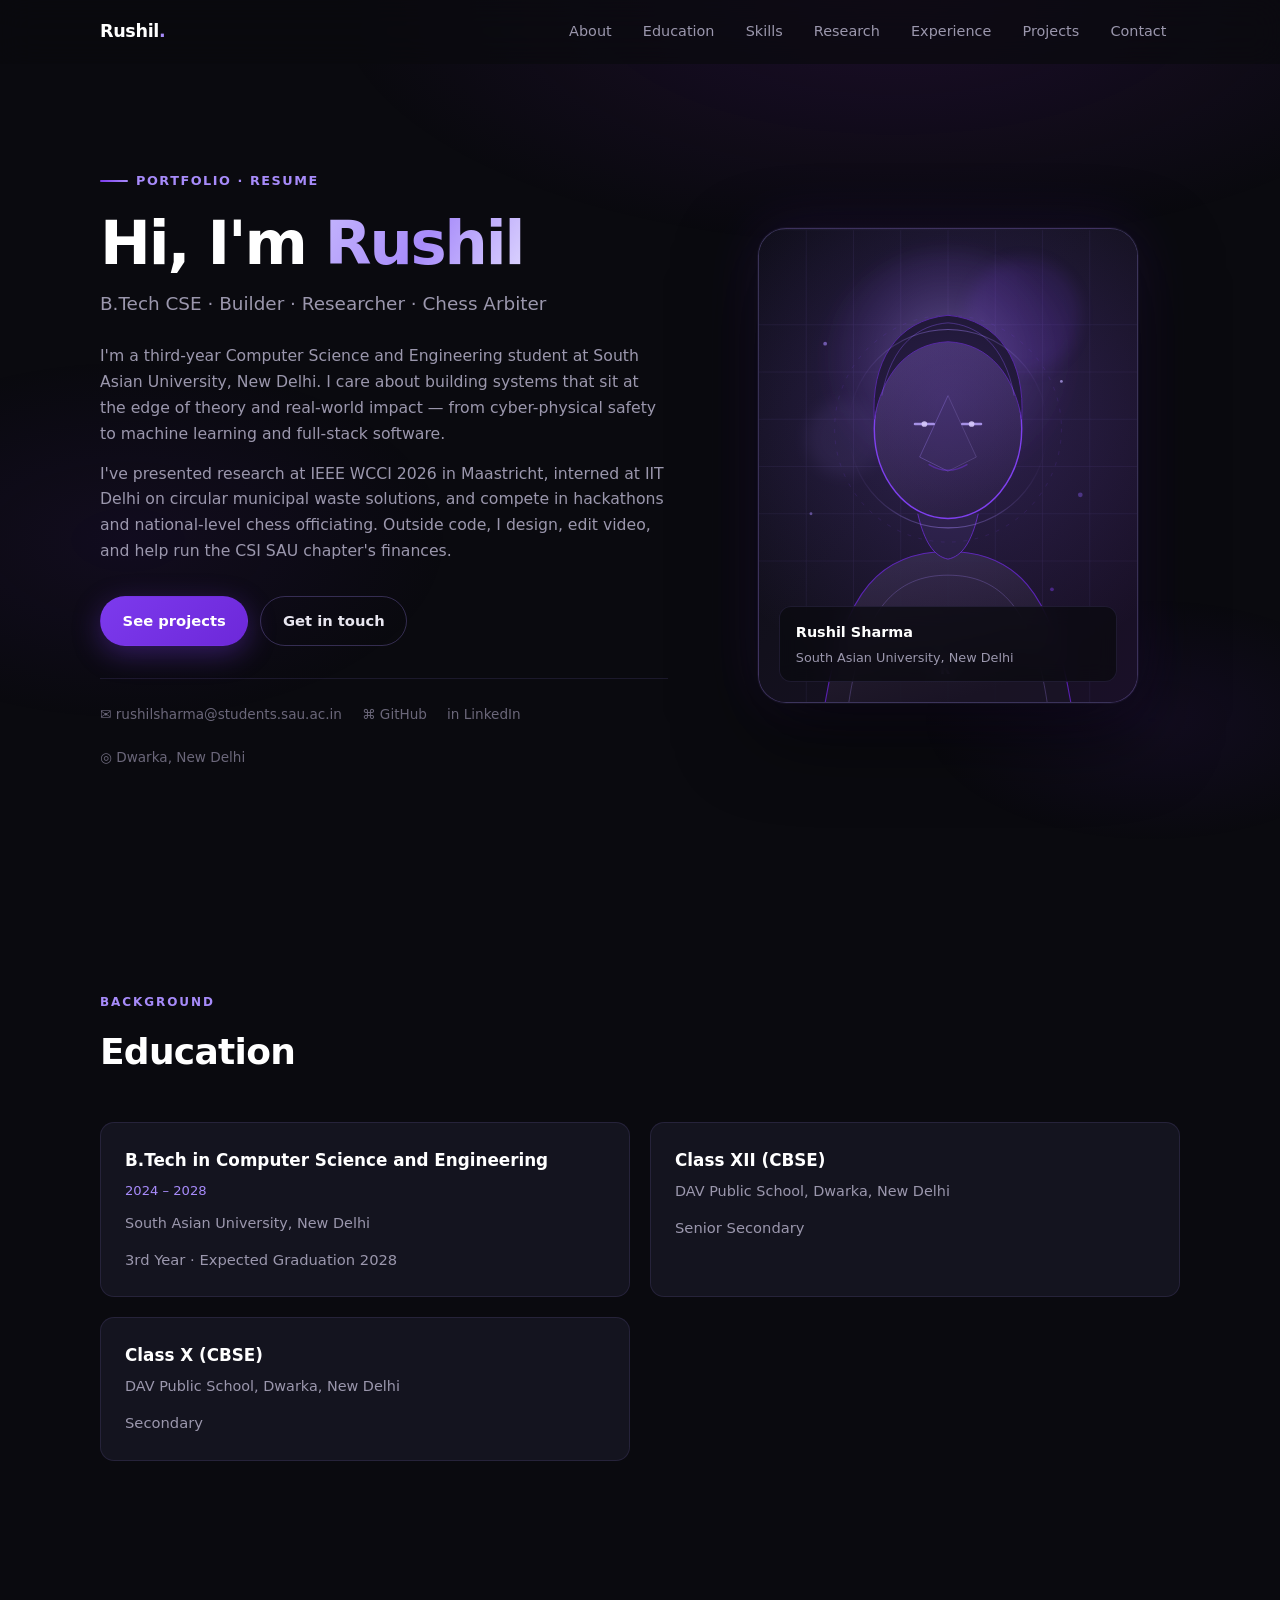
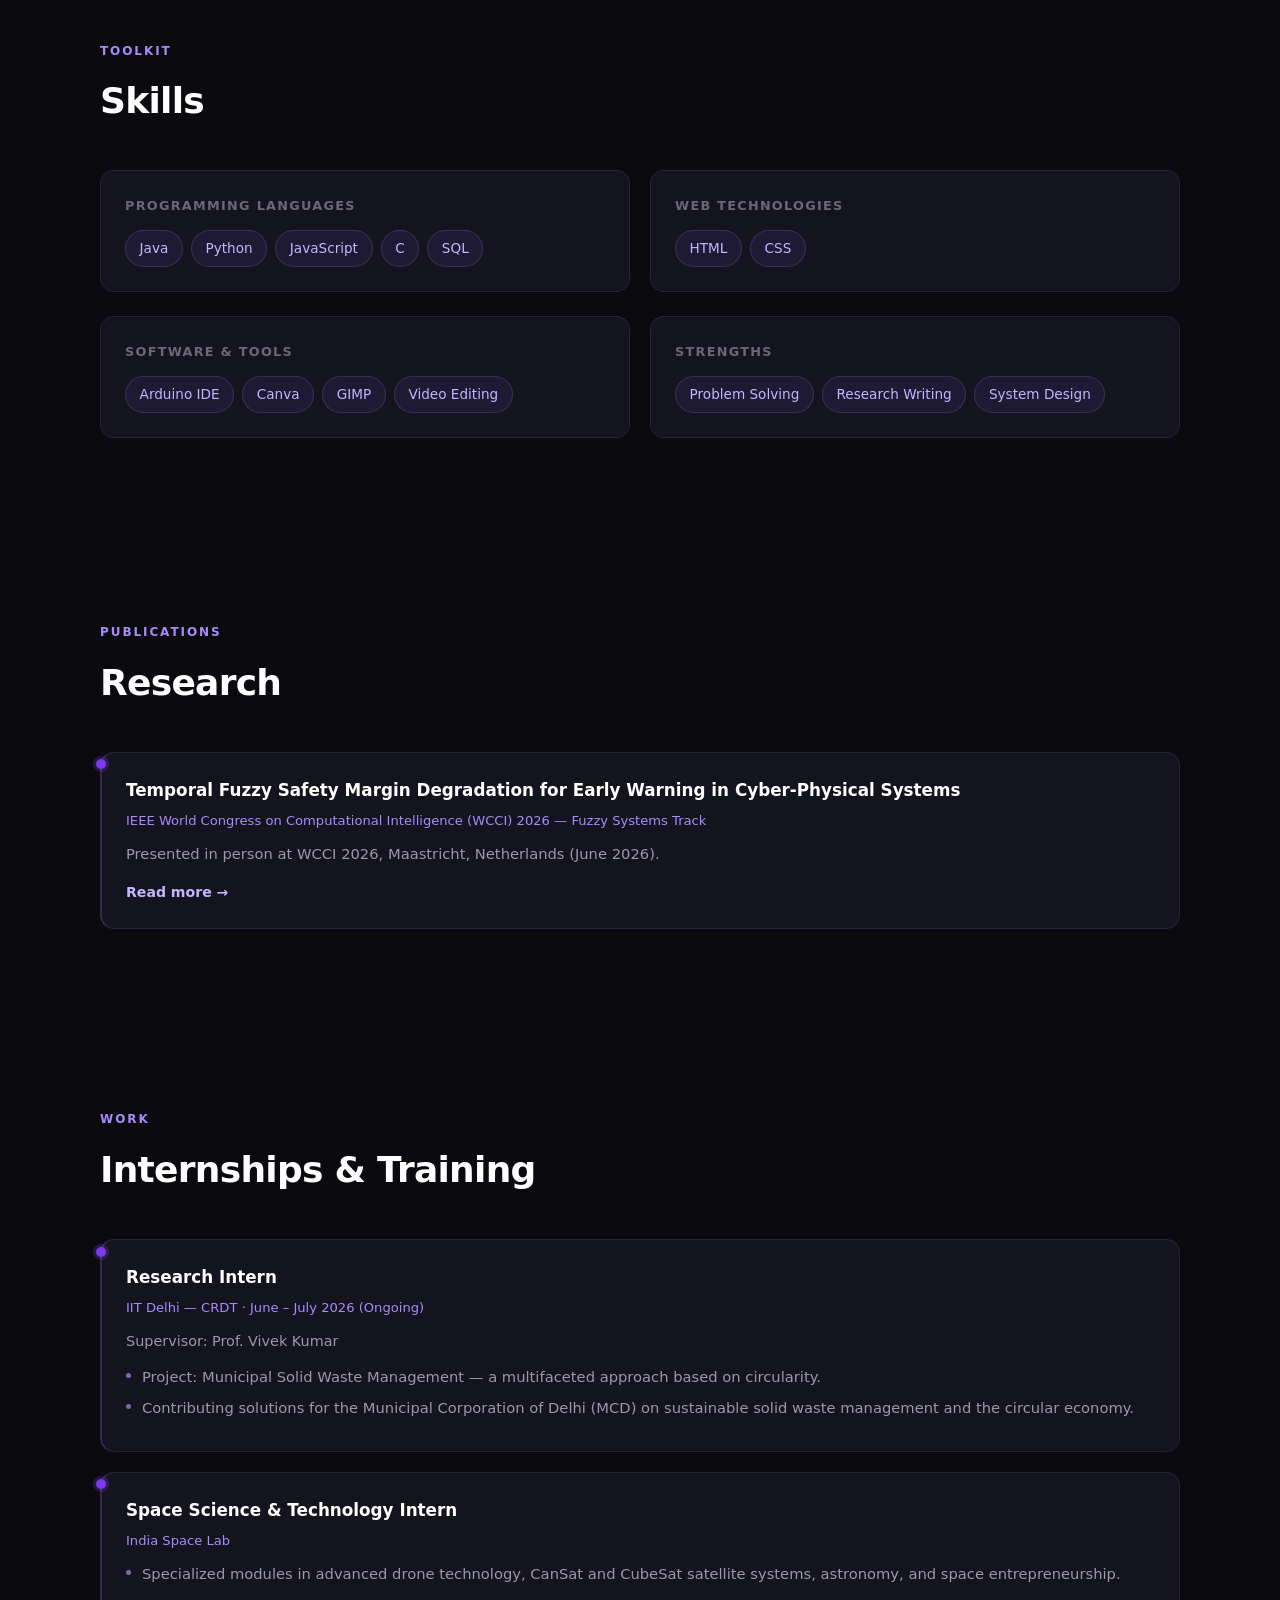
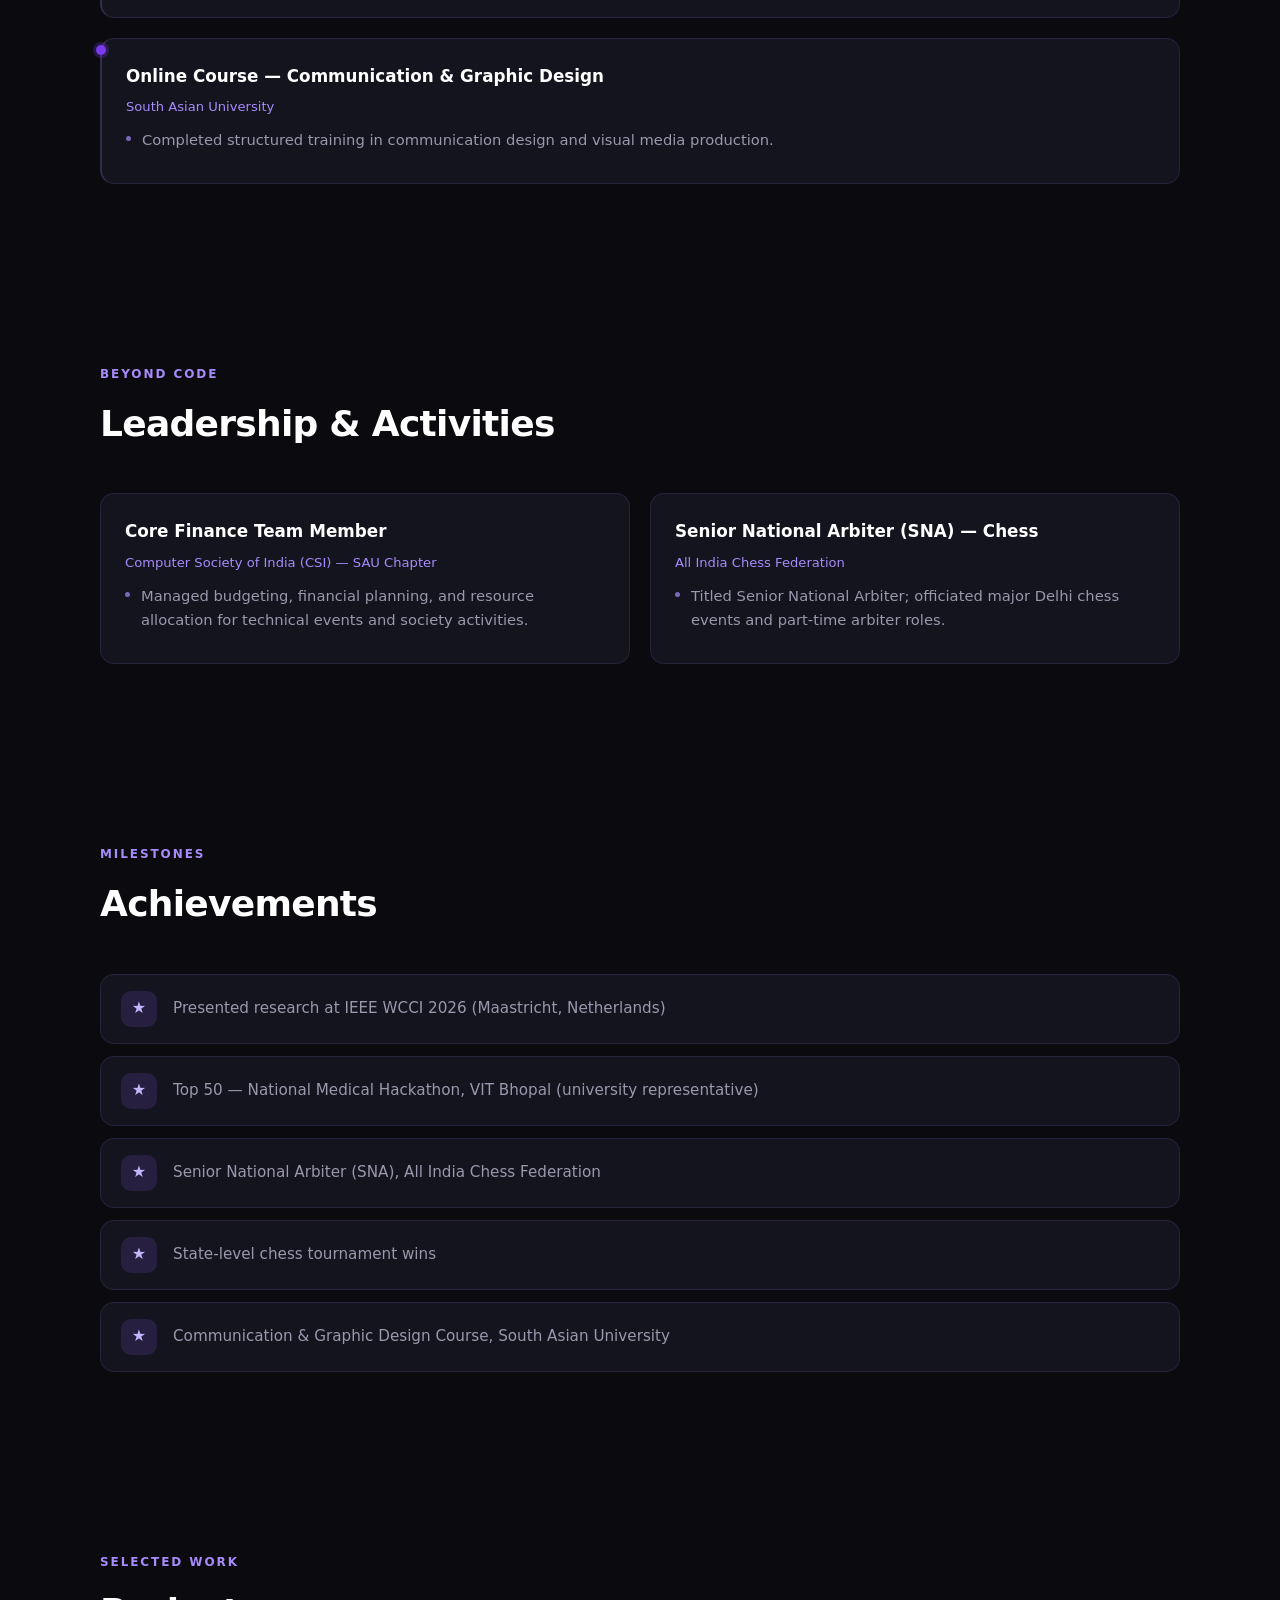
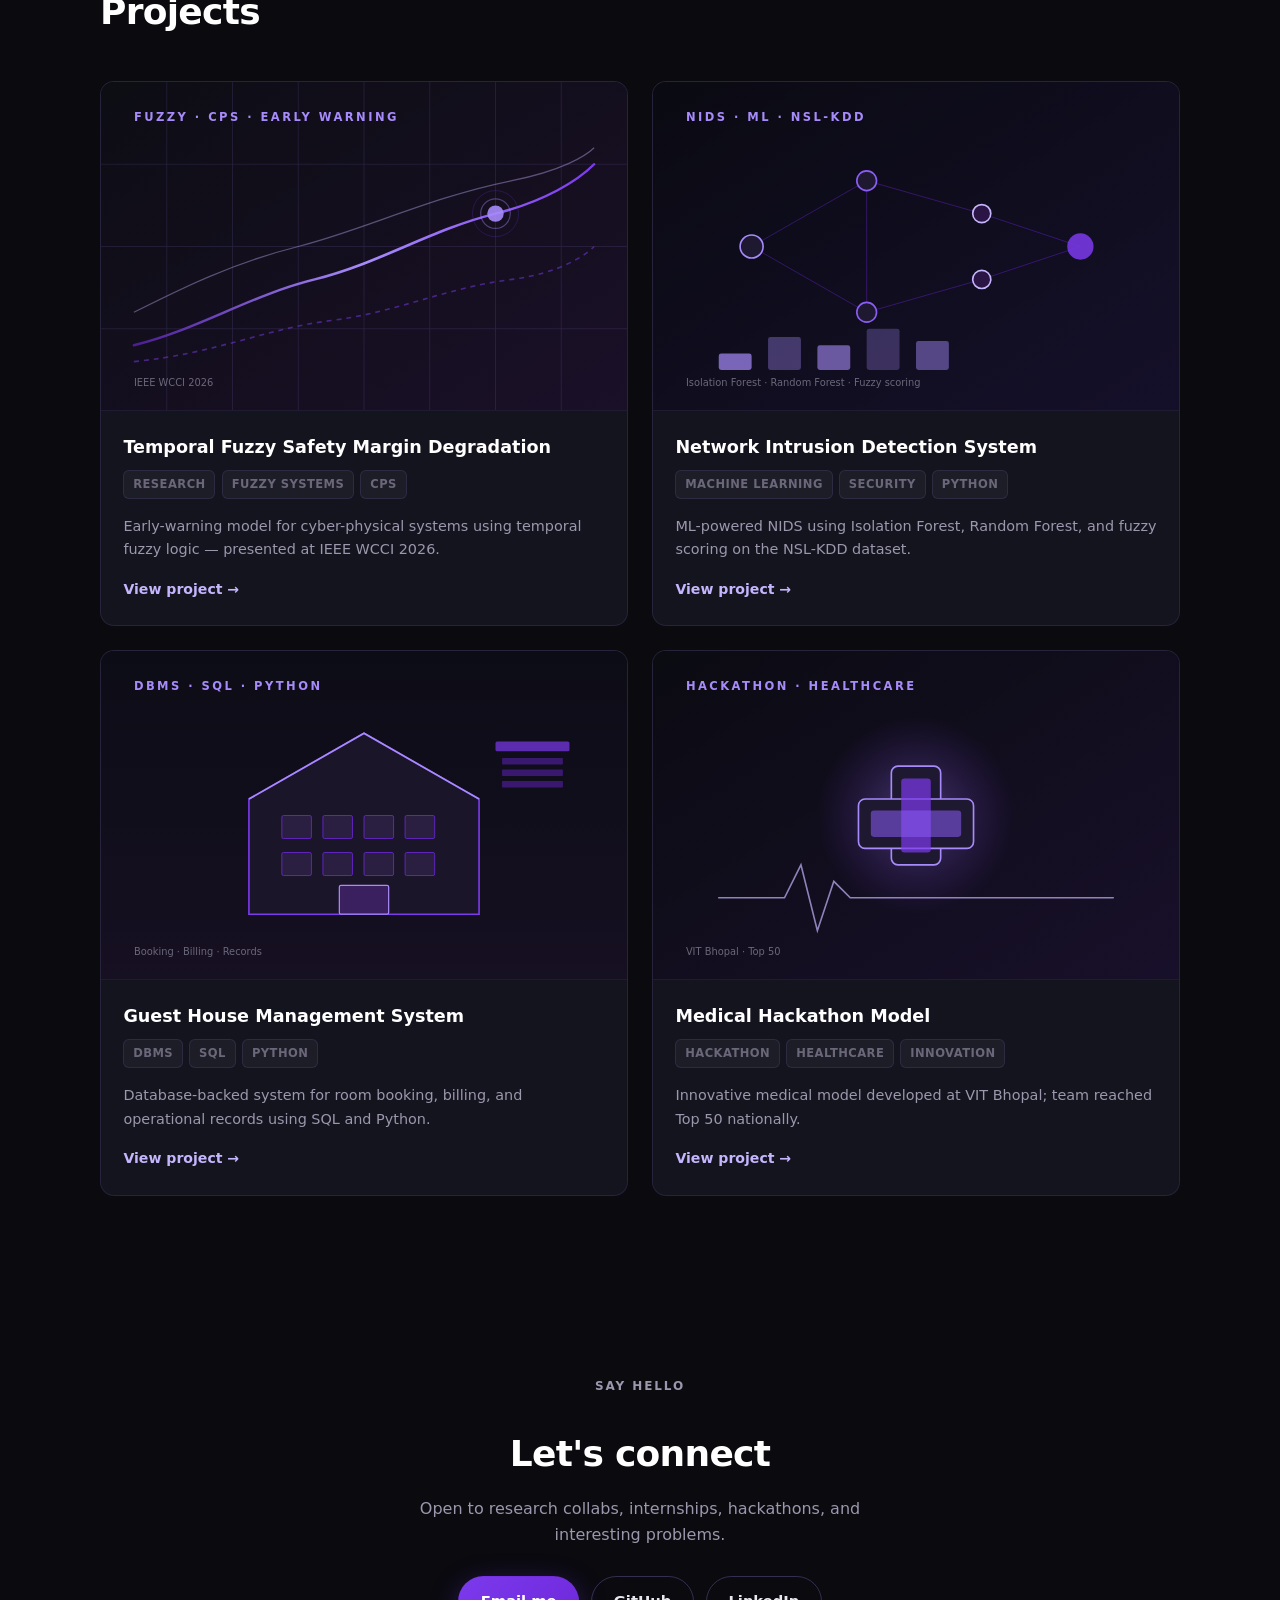
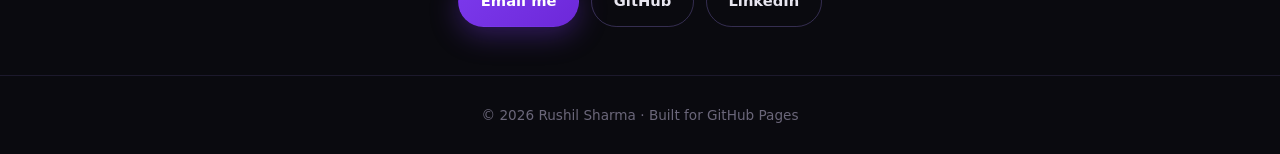
==== index.html @ e23c9902 "hello" ====
<!DOCTYPE html>
<html lang="en">
<head>
  <meta charset="UTF-8" />
  <meta name="viewport" content="width=device-width, initial-scale=1" />
  <meta name="description" content="Rushil Sharma — B.Tech CSE student, researcher, and builder. Portfolio & resume." />
  <meta name="theme-color" content="#0a0a0f" />
  <title>Rushil Sharma · Portfolio</title>
  <link rel="stylesheet" href="css/styles.css" />
  <link rel="icon" href="assets/favicon.svg" type="image/svg+xml" />
</head>
<body>
  <!-- ============ NAV ============ -->
  <header class="nav" id="nav">
    <div class="nav-inner">
      <a href="#top" class="nav-logo" id="nav-brand">Rushil<span>.</span></a>
      <button class="nav-toggle" id="nav-toggle" aria-label="Menu" aria-expanded="false">☰</button>
      <nav class="nav-links" id="nav-links" aria-label="Primary">
        <a href="#about">About</a>
        <a href="#education">Education</a>
        <a href="#skills">Skills</a>
        <a href="#research">Research</a>
        <a href="#experience">Experience</a>
        <a href="#projects">Projects</a>
        <a href="#contact">Contact</a>
      </nav>
    </div>
  </header>

  <main id="top">
    <!-- ============ HERO / ABOUT ============ -->
    <section class="hero" id="about" aria-label="About">
      <div class="container hero-grid">
        <div class="hero-copy">
          <p class="hero-kicker">Portfolio · Resume</p>
          <h1>Hi, I'm <span class="accent" id="hero-name">Rushil</span></h1>
          <p class="hero-tagline" id="hero-tagline"></p>
          <div id="hero-about"></div>
          <div class="hero-actions">
            <a class="btn btn-primary" href="#projects">See projects</a>
            <a class="btn btn-ghost" href="#contact">Get in touch</a>
          </div>
          <div id="hero-meta"></div>
        </div>

        <div class="hero-visual" aria-hidden="false">
          <div class="portrait-frame">
            <div class="portrait-glow"></div>
            <!-- Cool stylized graphic (black + slight purple). Replace assets/portrait.svg with your photo if you want. -->
            <img src="assets/portrait.svg" alt="Stylized portrait of Rushil" width="380" height="475" />
            <div class="portrait-badge" id="portrait-badge"></div>
          </div>
        </div>
      </div>
    </section>

    <!-- ============ EDUCATION ============ -->
    <section class="section" id="education">
      <div class="container">
        <header class="section-header reveal">
          <p class="section-label">Background</p>
          <h2 class="section-title">Education</h2>
        </header>
        <div id="education-list"></div>
      </div>
    </section>

    <!-- ============ SKILLS ============ -->
    <section class="section" id="skills">
      <div class="container">
        <header class="section-header reveal">
          <p class="section-label">Toolkit</p>
          <h2 class="section-title">Skills</h2>
        </header>
        <div id="skills-list"></div>
      </div>
    </section>

    <!-- ============ RESEARCH ============ -->
    <section class="section" id="research">
      <div class="container">
        <header class="section-header reveal">
          <p class="section-label">Publications</p>
          <h2 class="section-title">Research</h2>
        </header>
        <div id="research-list"></div>
      </div>
    </section>

    <!-- ============ EXPERIENCE ============ -->
    <section class="section" id="experience">
      <div class="container">
        <header class="section-header reveal">
          <p class="section-label">Work</p>
          <h2 class="section-title">Internships &amp; Training</h2>
        </header>
        <div id="experience-list"></div>
      </div>
    </section>

    <!-- ============ LEADERSHIP ============ -->
    <section class="section" id="leadership">
      <div class="container">
        <header class="section-header reveal">
          <p class="section-label">Beyond code</p>
          <h2 class="section-title">Leadership &amp; Activities</h2>
        </header>
        <div id="leadership-list"></div>
      </div>
    </section>

    <!-- ============ ACHIEVEMENTS ============ -->
    <section class="section" id="achievements">
      <div class="container">
        <header class="section-header reveal">
          <p class="section-label">Milestones</p>
          <h2 class="section-title">Achievements</h2>
        </header>
        <div id="achievements-list"></div>
      </div>
    </section>

    <!-- ============ PROJECTS ============ -->
    <section class="section" id="projects">
      <div class="container">
        <header class="section-header reveal">
          <p class="section-label">Selected work</p>
          <h2 class="section-title">Projects</h2>
        </header>
        <div id="projects-list"></div>
      </div>
    </section>

    <!-- ============ CONTACT ============ -->
    <section class="section contact-section" id="contact">
      <div class="container">
        <p class="section-label">Say hello</p>
        <h2 class="section-title">Let's connect</h2>
        <p>Open to research collabs, internships, hackathons, and interesting problems.</p>
        <div id="contact-links"></div>
      </div>
    </section>
  </main>

  <footer class="footer">
    <div class="container">
      © <span id="footer-year"></span> <span id="footer-name">Rushil Sharma</span> · Built for GitHub Pages
    </div>
  </footer>

  <!-- Content first, then renderer -->
  <script src="data/content.js"></script>
  <script src="js/main.js"></script>
</body>
</html>
---- css/styles.css ----
/* ============================================================
   Theme tokens — tweak colors here for the whole site
   ============================================================ */
:root {
  --bg: #0a0a0f;
  --bg-elevated: #12121a;
  --bg-card: #14141f;
  --bg-card-hover: #1a1a28;
  --border: rgba(167, 139, 250, 0.12);
  --border-strong: rgba(167, 139, 250, 0.28);
  --text: #e8e6f0;
  --text-muted: #9b97ad;
  --text-dim: #6b677a;
  --purple: #a78bfa;
  --purple-soft: #c4b5fd;
  --purple-deep: #7c3aed;
  --purple-glow: rgba(124, 58, 237, 0.35);
  --accent: #8b5cf6;
  --radius: 14px;
  --radius-sm: 8px;
  --font: "Segoe UI", system-ui, -apple-system, sans-serif;
  --font-display: "Segoe UI", system-ui, -apple-system, sans-serif;
  --max: 1080px;
  --nav-h: 64px;
  --ease: cubic-bezier(0.22, 1, 0.36, 1);
}

/* ---- Reset ---- */
*,
*::before,
*::after {
  box-sizing: border-box;
  margin: 0;
  padding: 0;
}

html {
  scroll-behavior: smooth;
  scroll-padding-top: calc(var(--nav-h) + 12px);
}

body {
  font-family: var(--font);
  background: var(--bg);
  color: var(--text);
  line-height: 1.65;
  min-height: 100vh;
  overflow-x: hidden;
  -webkit-font-smoothing: antialiased;
}

img,
svg {
  display: block;
  max-width: 100%;
}

a {
  color: var(--purple-soft);
  text-decoration: none;
  transition: color 0.2s var(--ease);
}

a:hover {
  color: #fff;
}

ul {
  list-style: none;
}

/* Ambient purple glow background */
body::before {
  content: "";
  position: fixed;
  inset: 0;
  pointer-events: none;
  z-index: -1;
  background:
    radial-gradient(ellipse 80% 50% at 70% 0%, rgba(88, 28, 135, 0.22), transparent 55%),
    radial-gradient(ellipse 50% 40% at 10% 60%, rgba(76, 29, 149, 0.12), transparent 50%),
    radial-gradient(ellipse 40% 30% at 90% 80%, rgba(91, 33, 182, 0.1), transparent 45%);
}

/* ---- Layout ---- */
.container {
  width: min(100% - 2.5rem, var(--max));
  margin-inline: auto;
}

.section {
  padding: 5.5rem 0;
}

.section-header {
  margin-bottom: 2.5rem;
}

.section-label {
  display: inline-block;
  font-size: 0.75rem;
  font-weight: 600;
  letter-spacing: 0.16em;
  text-transform: uppercase;
  color: var(--purple);
  margin-bottom: 0.6rem;
}

.section-title {
  font-size: clamp(1.75rem, 3.5vw, 2.25rem);
  font-weight: 700;
  letter-spacing: -0.02em;
  color: #fff;
}

.section-title span {
  color: var(--purple-soft);
}

/* ---- Navigation ---- */
.nav {
  position: fixed;
  top: 0;
  left: 0;
  right: 0;
  height: var(--nav-h);
  z-index: 100;
  display: flex;
  align-items: center;
  backdrop-filter: blur(16px);
  background: rgba(10, 10, 15, 0.72);
  border-bottom: 1px solid transparent;
  transition: border-color 0.3s, background 0.3s;
}

.nav.scrolled {
  border-bottom-color: var(--border);
  background: rgba(10, 10, 15, 0.9);
}

.nav-inner {
  display: flex;
  align-items: center;
  justify-content: space-between;
  width: min(100% - 2.5rem, var(--max));
  margin-inline: auto;
}

.nav-logo {
  font-weight: 700;
  font-size: 1.1rem;
  color: #fff;
  letter-spacing: -0.02em;
}

.nav-logo span {
  color: var(--purple);
}

.nav-links {
  display: flex;
  gap: 0.25rem;
  align-items: center;
}

.nav-links a {
  color: var(--text-muted);
  font-size: 0.9rem;
  font-weight: 500;
  padding: 0.45rem 0.85rem;
  border-radius: 999px;
  transition: color 0.2s, background 0.2s;
}

.nav-links a:hover,
.nav-links a.active {
  color: #fff;
  background: rgba(167, 139, 250, 0.1);
}

.nav-toggle {
  display: none;
  background: none;
  border: 1px solid var(--border);
  color: var(--text);
  width: 42px;
  height: 42px;
  border-radius: var(--radius-sm);
  cursor: pointer;
  font-size: 1.25rem;
  line-height: 1;
}

/* ---- Hero ---- */
.hero {
  min-height: 100vh;
  display: flex;
  align-items: center;
  padding: calc(var(--nav-h) + 2rem) 0 4rem;
  position: relative;
}

.hero-grid {
  display: grid;
  grid-template-columns: 1.1fr 0.9fr;
  gap: 3rem;
  align-items: center;
}

.hero-kicker {
  display: inline-flex;
  align-items: center;
  gap: 0.5rem;
  font-size: 0.8rem;
  font-weight: 600;
  letter-spacing: 0.12em;
  text-transform: uppercase;
  color: var(--purple);
  margin-bottom: 1.25rem;
}

.hero-kicker::before {
  content: "";
  width: 28px;
  height: 2px;
  background: linear-gradient(90deg, var(--purple-deep), var(--purple));
  border-radius: 2px;
}

.hero h1 {
  font-size: clamp(2.6rem, 6vw, 3.8rem);
  font-weight: 800;
  line-height: 1.08;
  letter-spacing: -0.035em;
  color: #fff;
  margin-bottom: 0.75rem;
}

.hero h1 .accent {
  background: linear-gradient(120deg, var(--purple-soft), var(--purple), #ddd6fe);
  -webkit-background-clip: text;
  background-clip: text;
  color: transparent;
}

.hero-tagline {
  font-size: 1.15rem;
  color: var(--text-muted);
  margin-bottom: 1.5rem;
  font-weight: 500;
}

.hero-about {
  color: var(--text-muted);
  max-width: 36rem;
  margin-bottom: 0.85rem;
  font-size: 0.98rem;
}

.hero-actions {
  display: flex;
  flex-wrap: wrap;
  gap: 0.75rem;
  margin-top: 2rem;
}

.btn {
  display: inline-flex;
  align-items: center;
  gap: 0.5rem;
  padding: 0.75rem 1.35rem;
  border-radius: 999px;
  font-weight: 600;
  font-size: 0.92rem;
  border: 1px solid transparent;
  cursor: pointer;
  transition: transform 0.2s var(--ease), background 0.2s, border-color 0.2s, box-shadow 0.2s;
}

.btn:hover {
  transform: translateY(-2px);
}

.btn-primary {
  background: linear-gradient(135deg, var(--purple-deep), #6d28d9);
  color: #fff;
  box-shadow: 0 8px 28px var(--purple-glow);
}

.btn-primary:hover {
  color: #fff;
  box-shadow: 0 12px 36px rgba(124, 58, 237, 0.5);
}

.btn-ghost {
  background: transparent;
  border-color: var(--border-strong);
  color: var(--text);
}

.btn-ghost:hover {
  border-color: var(--purple);
  color: #fff;
  background: rgba(167, 139, 250, 0.08);
}

.hero-meta {
  display: flex;
  flex-wrap: wrap;
  gap: 1.25rem;
  margin-top: 2rem;
  padding-top: 1.5rem;
  border-top: 1px solid var(--border);
}

.hero-meta a,
.hero-meta span {
  font-size: 0.85rem;
  color: var(--text-dim);
  display: inline-flex;
  align-items: center;
  gap: 0.4rem;
}

.hero-meta a:hover {
  color: var(--purple-soft);
}

/* Portrait / graphic panel */
.hero-visual {
  position: relative;
  display: flex;
  justify-content: center;
  align-items: center;
}

.portrait-frame {
  position: relative;
  width: min(100%, 380px);
  aspect-ratio: 4 / 5;
  border-radius: 28px;
  overflow: hidden;
  border: 1px solid var(--border-strong);
  background: linear-gradient(160deg, #14141f 0%, #0d0d14 50%, #1a1028 100%);
  box-shadow:
    0 0 0 1px rgba(167, 139, 250, 0.06),
    0 30px 80px rgba(0, 0, 0, 0.55),
    0 0 60px rgba(124, 58, 237, 0.15);
}

.portrait-frame svg {
  width: 100%;
  height: 100%;
}

.portrait-glow {
  position: absolute;
  inset: -20%;
  background: radial-gradient(circle at 50% 40%, rgba(139, 92, 246, 0.25), transparent 60%);
  pointer-events: none;
  animation: pulse-glow 6s ease-in-out infinite;
}

@keyframes pulse-glow {
  0%, 100% { opacity: 0.7; transform: scale(1); }
  50% { opacity: 1; transform: scale(1.05); }
}

.portrait-badge {
  position: absolute;
  bottom: 1.25rem;
  left: 1.25rem;
  right: 1.25rem;
  padding: 0.85rem 1rem;
  border-radius: 12px;
  background: rgba(10, 10, 15, 0.75);
  border: 1px solid var(--border);
  backdrop-filter: blur(10px);
  font-size: 0.8rem;
  color: var(--text-muted);
}

.portrait-badge strong {
  display: block;
  color: #fff;
  font-size: 0.9rem;
  margin-bottom: 0.15rem;
}

/* ---- Cards & grids ---- */
.grid-2 {
  display: grid;
  grid-template-columns: 1fr 1fr;
  gap: 1.25rem;
}

.grid-3 {
  display: grid;
  grid-template-columns: repeat(3, 1fr);
  gap: 1.25rem;
}

.card {
  background: var(--bg-card);
  border: 1px solid var(--border);
  border-radius: var(--radius);
  padding: 1.5rem;
  transition: border-color 0.25s, background 0.25s, transform 0.25s var(--ease);
}

.card:hover {
  border-color: var(--border-strong);
  background: var(--bg-card-hover);
}

.card h3 {
  font-size: 1.05rem;
  color: #fff;
  margin-bottom: 0.35rem;
  font-weight: 650;
}

.card .meta {
  font-size: 0.82rem;
  color: var(--purple);
  margin-bottom: 0.65rem;
  font-weight: 500;
}

.card .place {
  font-size: 0.9rem;
  color: var(--text-muted);
  margin-bottom: 0.75rem;
}

.card p,
.card li {
  font-size: 0.92rem;
  color: var(--text-muted);
}

.card ul li {
  position: relative;
  padding-left: 1rem;
  margin-bottom: 0.4rem;
}

.card ul li::before {
  content: "";
  position: absolute;
  left: 0;
  top: 0.55em;
  width: 5px;
  height: 5px;
  border-radius: 50%;
  background: var(--purple);
  opacity: 0.7;
}

/* Skills */
.skill-group {
  margin-bottom: 0.25rem;
}

.skill-group h3 {
  font-size: 0.8rem;
  text-transform: uppercase;
  letter-spacing: 0.1em;
  color: var(--text-dim);
  margin-bottom: 0.85rem;
  font-weight: 600;
}

.skill-tags {
  display: flex;
  flex-wrap: wrap;
  gap: 0.5rem;
}

.tag {
  display: inline-block;
  padding: 0.4rem 0.85rem;
  border-radius: 999px;
  font-size: 0.85rem;
  font-weight: 500;
  color: var(--purple-soft);
  background: rgba(139, 92, 246, 0.1);
  border: 1px solid rgba(167, 139, 250, 0.18);
}

/* Timeline-style experience */
.timeline {
  display: flex;
  flex-direction: column;
  gap: 1.25rem;
}

.timeline-item {
  position: relative;
  padding-left: 1.5rem;
  border-left: 2px solid rgba(167, 139, 250, 0.2);
}

.timeline-item::before {
  content: "";
  position: absolute;
  left: -6px;
  top: 0.4rem;
  width: 10px;
  height: 10px;
  border-radius: 50%;
  background: var(--purple-deep);
  box-shadow: 0 0 0 3px rgba(124, 58, 237, 0.25);
}

/* Achievements list */
.achieve-list {
  display: grid;
  gap: 0.75rem;
}

.achieve-item {
  display: flex;
  gap: 1rem;
  align-items: flex-start;
  padding: 1rem 1.25rem;
  border-radius: var(--radius);
  background: var(--bg-card);
  border: 1px solid var(--border);
}

.achieve-item .icon {
  flex-shrink: 0;
  width: 36px;
  height: 36px;
  border-radius: 10px;
  display: grid;
  place-items: center;
  background: rgba(139, 92, 246, 0.15);
  color: var(--purple-soft);
  font-size: 1rem;
}

.achieve-item p {
  color: var(--text-muted);
  font-size: 0.95rem;
  padding-top: 0.35rem;
}

/* Projects grid */
.projects-grid {
  display: grid;
  grid-template-columns: repeat(2, 1fr);
  gap: 1.5rem;
}

.project-card {
  display: flex;
  flex-direction: column;
  border-radius: var(--radius);
  overflow: hidden;
  background: var(--bg-card);
  border: 1px solid var(--border);
  transition: transform 0.3s var(--ease), border-color 0.3s, box-shadow 0.3s;
  color: inherit;
  height: 100%;
}

.project-card:hover {
  transform: translateY(-4px);
  border-color: var(--border-strong);
  box-shadow: 0 20px 50px rgba(0, 0, 0, 0.35), 0 0 40px rgba(124, 58, 237, 0.1);
  color: inherit;
}

.project-thumb {
  aspect-ratio: 16 / 10;
  background: #0d0d14;
  overflow: hidden;
  border-bottom: 1px solid var(--border);
  position: relative;
}

.project-thumb img,
.project-thumb svg {
  width: 100%;
  height: 100%;
  object-fit: cover;
  transition: transform 0.5s var(--ease);
}

.project-card:hover .project-thumb img,
.project-card:hover .project-thumb svg {
  transform: scale(1.04);
}

.project-body {
  padding: 1.35rem 1.4rem 1.5rem;
  flex: 1;
  display: flex;
  flex-direction: column;
}

.project-body h3 {
  font-size: 1.1rem;
  color: #fff;
  margin-bottom: 0.5rem;
  font-weight: 650;
}

.project-body p {
  font-size: 0.9rem;
  color: var(--text-muted);
  flex: 1;
  margin-bottom: 1rem;
}

.project-tags {
  display: flex;
  flex-wrap: wrap;
  gap: 0.4rem;
  margin-bottom: 1rem;
}

.project-tags span {
  font-size: 0.72rem;
  font-weight: 600;
  letter-spacing: 0.04em;
  text-transform: uppercase;
  color: var(--text-dim);
  padding: 0.25rem 0.55rem;
  border-radius: 6px;
  background: rgba(255, 255, 255, 0.04);
  border: 1px solid var(--border);
}

.project-cta {
  font-size: 0.88rem;
  font-weight: 600;
  color: var(--purple-soft);
  display: inline-flex;
  align-items: center;
  gap: 0.35rem;
}

.project-card:hover .project-cta {
  color: #fff;
}

/* ---- Project detail page ---- */
.page-hero {
  padding: calc(var(--nav-h) + 3.5rem) 0 2.5rem;
}

.back-link {
  display: inline-flex;
  align-items: center;
  gap: 0.4rem;
  font-size: 0.9rem;
  color: var(--text-dim);
  margin-bottom: 1.5rem;
  font-weight: 500;
}

.back-link:hover {
  color: var(--purple-soft);
}

.page-hero h1 {
  font-size: clamp(1.8rem, 4vw, 2.5rem);
  font-weight: 750;
  letter-spacing: -0.03em;
  color: #fff;
  margin-bottom: 0.75rem;
  max-width: 40rem;
}

.page-hero .lede {
  color: var(--text-muted);
  font-size: 1.05rem;
  max-width: 38rem;
  margin-bottom: 1.25rem;
}

.detail-layout {
  display: grid;
  grid-template-columns: 1.4fr 0.6fr;
  gap: 2rem;
  padding-bottom: 5rem;
}

.detail-main .card {
  margin-bottom: 1.25rem;
}

.detail-main h2 {
  font-size: 1rem;
  color: #fff;
  margin-bottom: 0.85rem;
  font-weight: 650;
}

.detail-side .card h2 {
  font-size: 0.85rem;
  text-transform: uppercase;
  letter-spacing: 0.1em;
  color: var(--text-dim);
  margin-bottom: 0.85rem;
}

/* ---- Contact / footer ---- */
.contact-section {
  text-align: center;
  padding-bottom: 3rem;
}

.contact-section .section-title {
  margin-bottom: 0.75rem;
}

.contact-section > .container > p {
  color: var(--text-muted);
  max-width: 28rem;
  margin: 0 auto 1.75rem;
}

.contact-links {
  display: flex;
  flex-wrap: wrap;
  justify-content: center;
  gap: 0.75rem;
}

.footer {
  border-top: 1px solid var(--border);
  padding: 1.75rem 0;
  text-align: center;
  color: var(--text-dim);
  font-size: 0.85rem;
}

.footer a {
  color: var(--text-muted);
}

/* ---- Reveal animation ---- */
.reveal {
  opacity: 0;
  transform: translateY(18px);
  transition: opacity 0.7s var(--ease), transform 0.7s var(--ease);
}

.reveal.visible {
  opacity: 1;
  transform: none;
}

/* ---- Responsive ---- */
@media (max-width: 900px) {
  .hero-grid {
    grid-template-columns: 1fr;
    gap: 2.5rem;
  }

  .hero-visual {
    order: -1;
  }

  .portrait-frame {
    width: min(100%, 300px);
  }

  .grid-2,
  .grid-3,
  .projects-grid,
  .detail-layout {
    grid-template-columns: 1fr;
  }
}

@media (max-width: 720px) {
  .nav-toggle {
    display: grid;
    place-items: center;
  }

  .nav-links {
    position: fixed;
    top: var(--nav-h);
    left: 0;
    right: 0;
    flex-direction: column;
    align-items: stretch;
    padding: 1rem;
    background: rgba(10, 10, 15, 0.97);
    border-bottom: 1px solid var(--border);
    gap: 0.25rem;
    transform: translateY(-120%);
    opacity: 0;
    pointer-events: none;
    transition: transform 0.3s var(--ease), opacity 0.3s;
  }

  .nav-links.open {
    transform: none;
    opacity: 1;
    pointer-events: auto;
  }

  .nav-links a {
    padding: 0.85rem 1rem;
  }

  .section {
    padding: 4rem 0;
  }
}
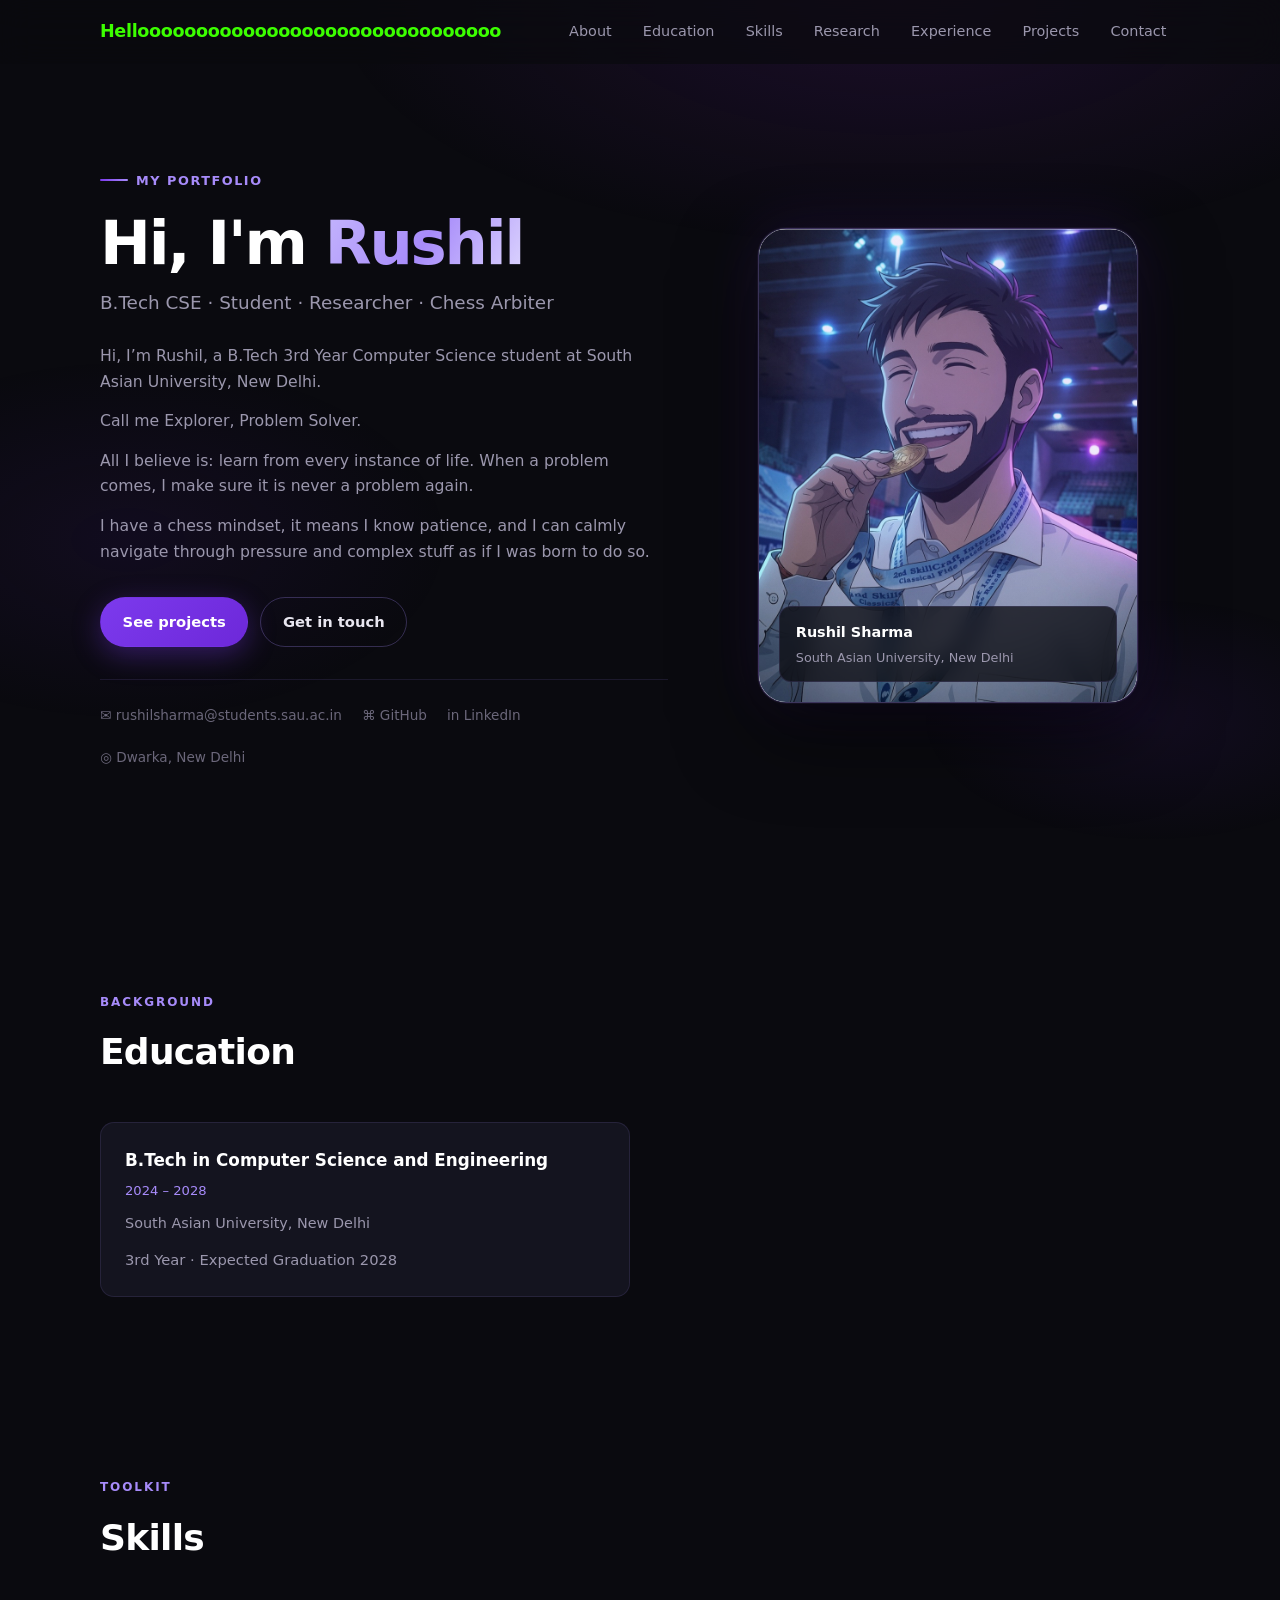
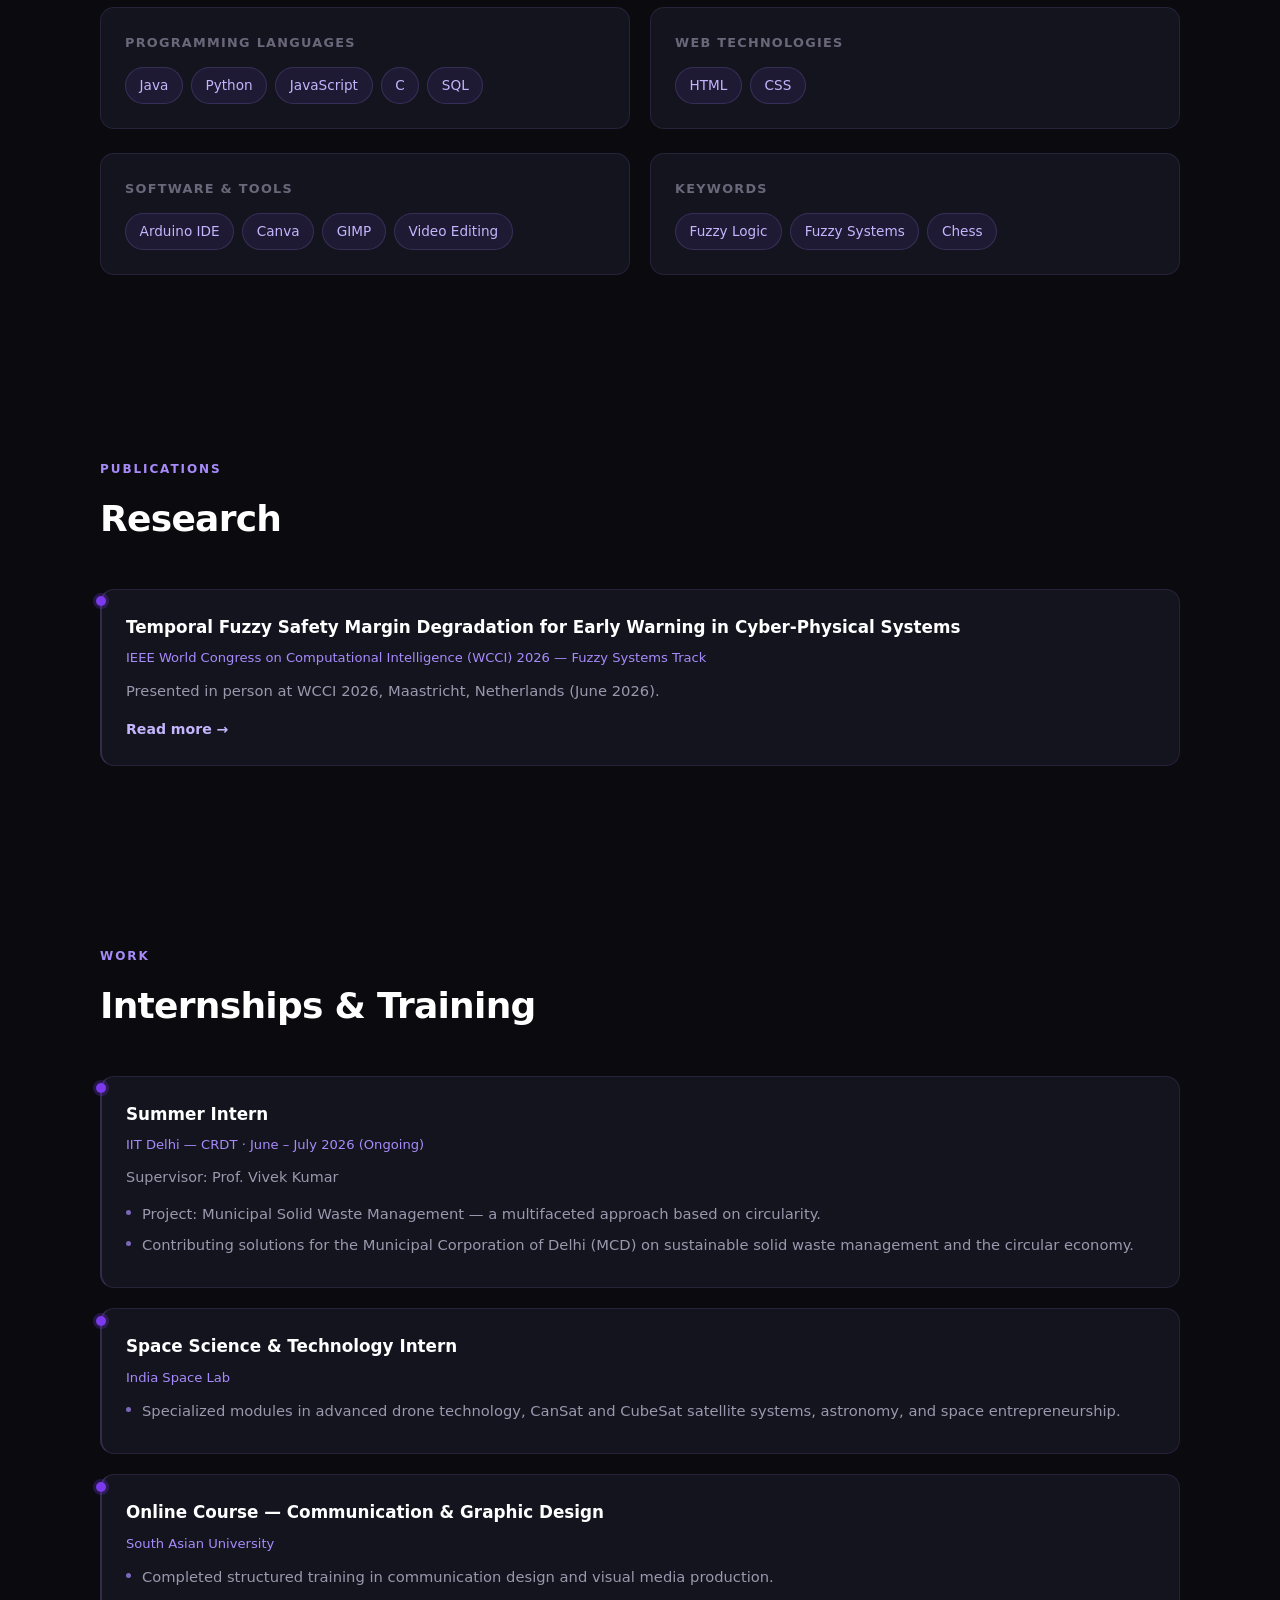
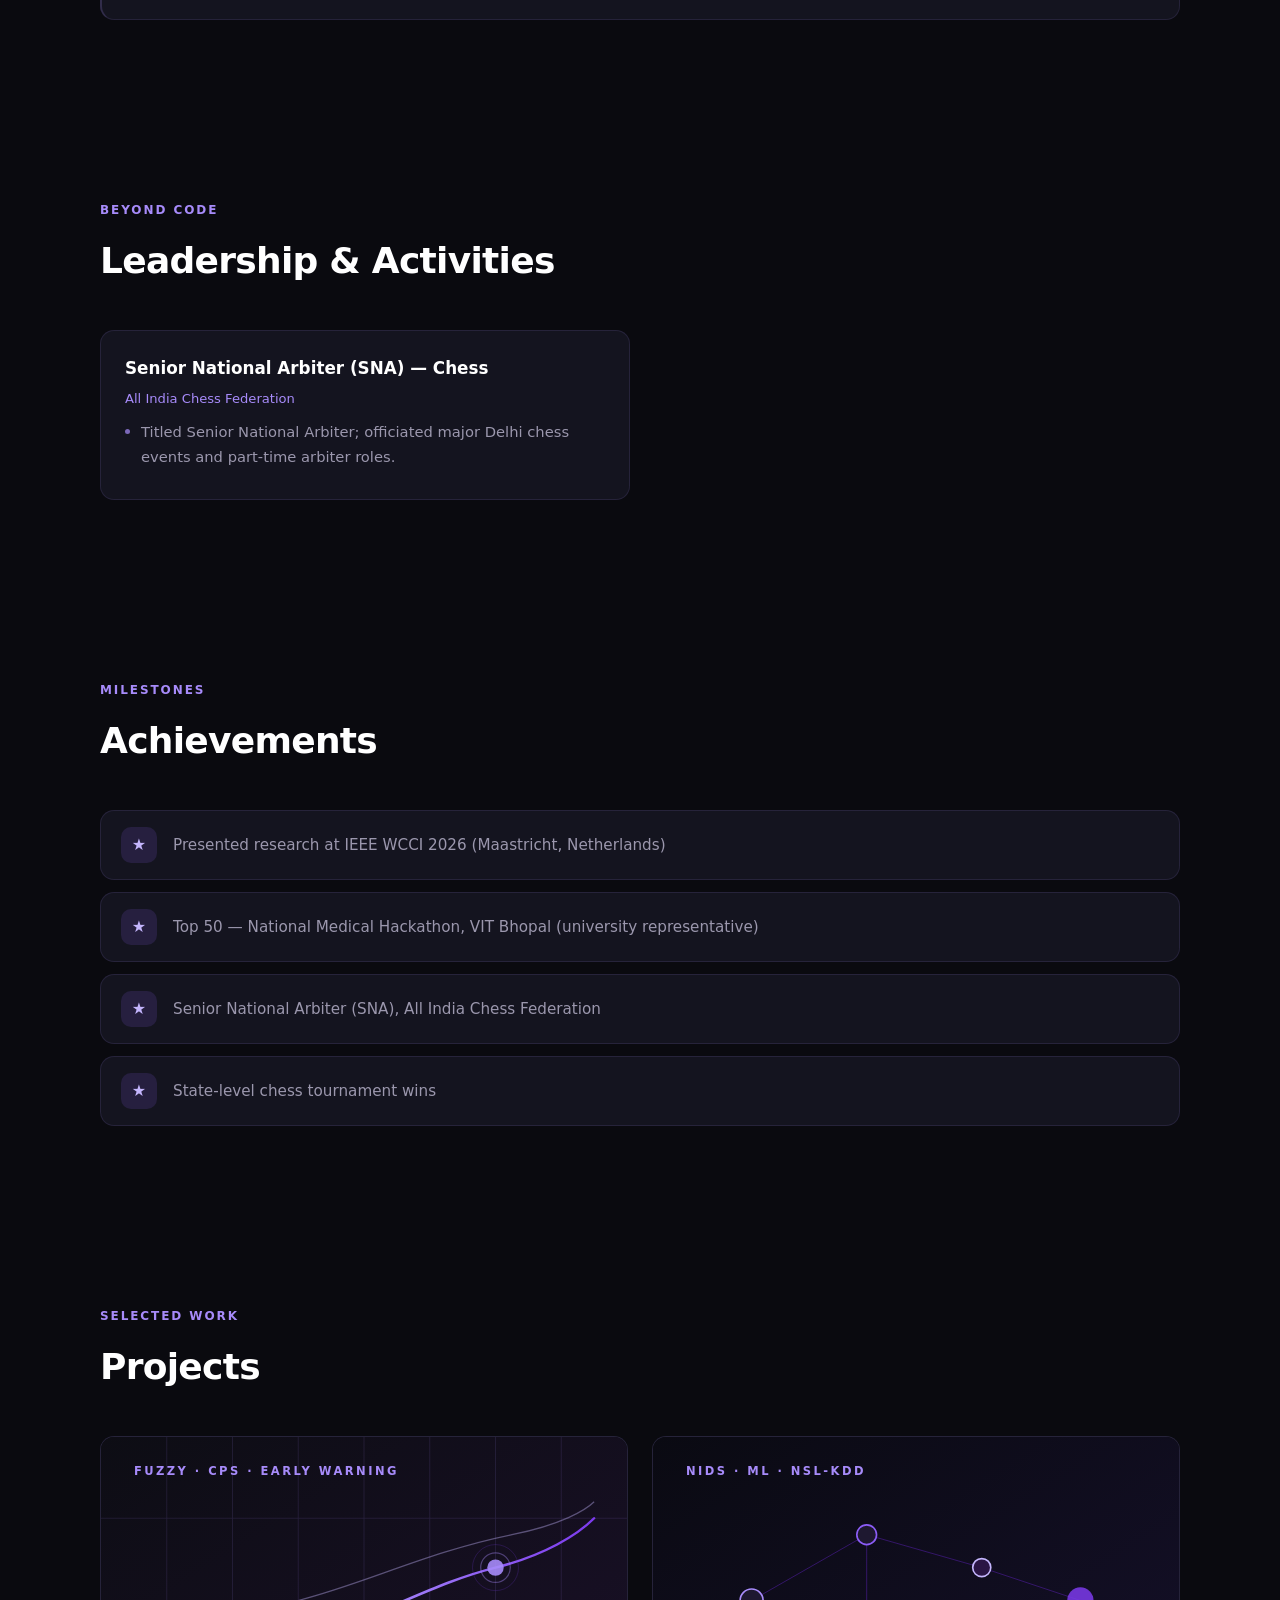
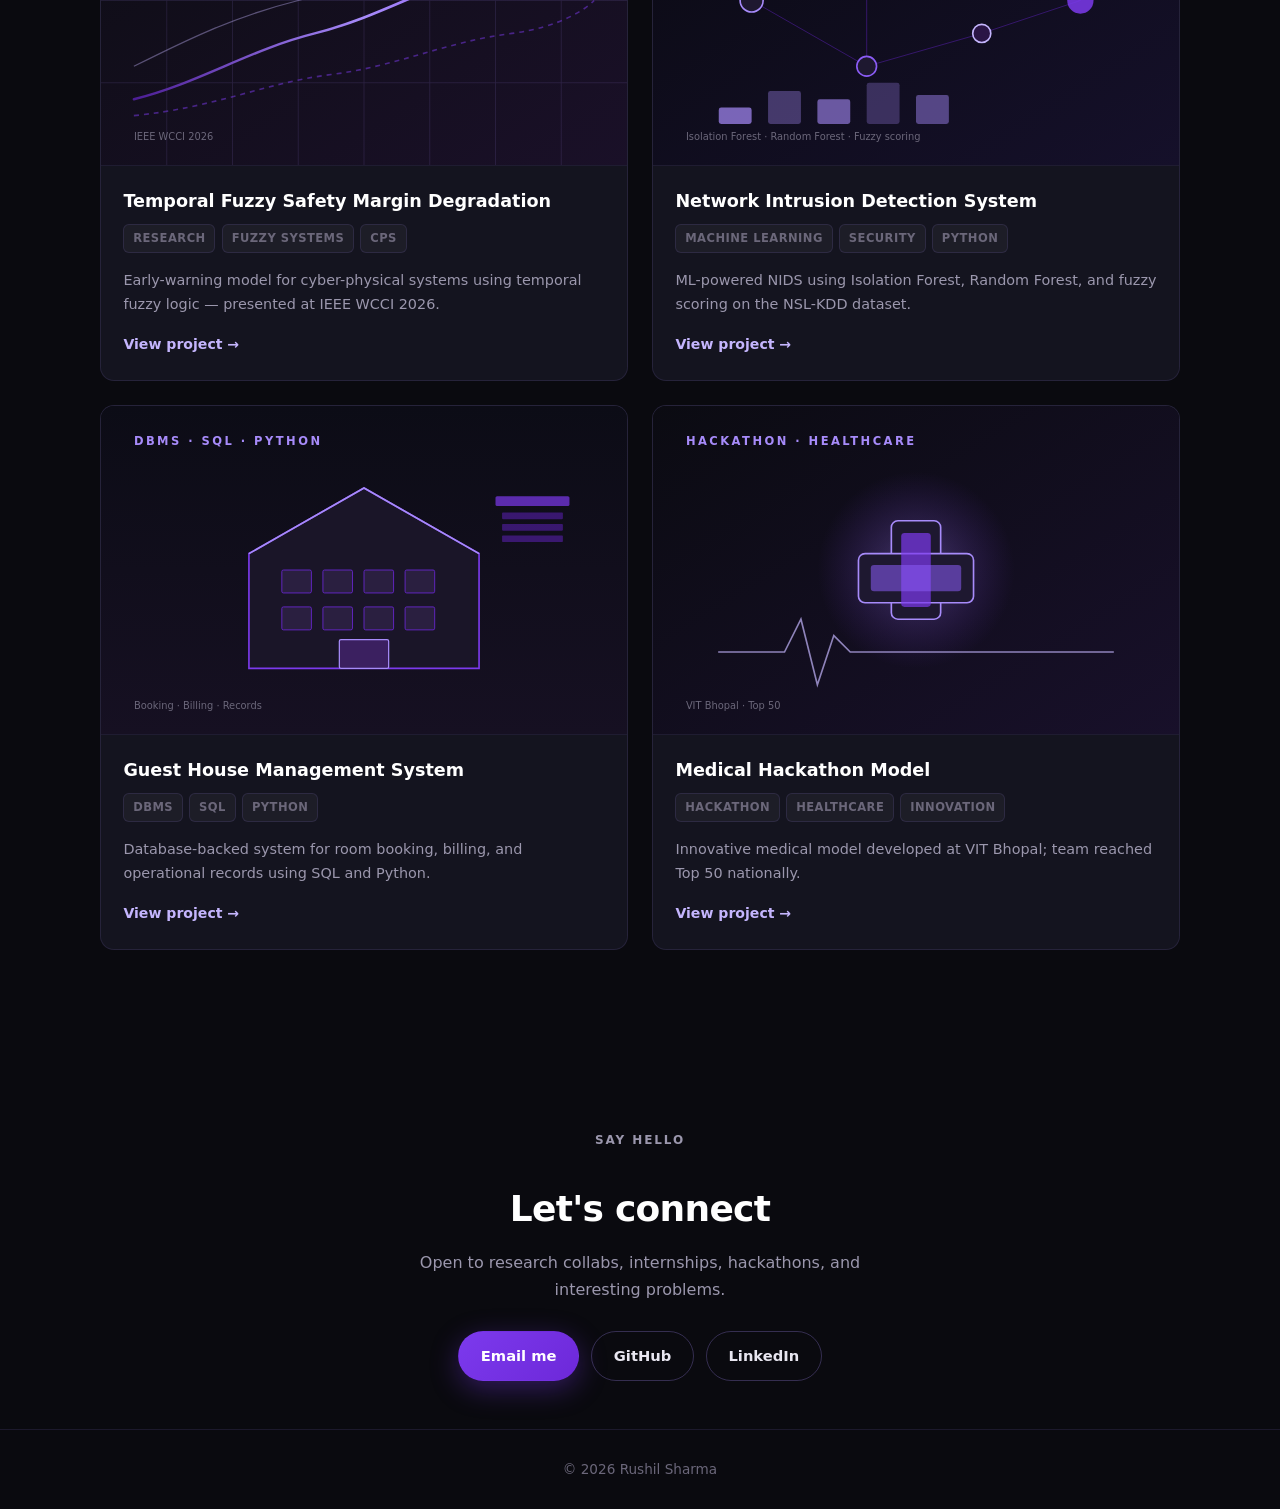
==== commit 56f27032: "Demo Launch Ready" ====
--- a/index.html
+++ b/index.html
@@ -13,7 +13,7 @@
   <!-- ============ NAV ============ -->
   <header class="nav" id="nav">
     <div class="nav-inner">
-      <a href="#top" class="nav-logo" id="nav-brand">Rushil<span>.</span></a>
+      <a href="#top" class="nav-logo" id="nav-brand" style="color: rgb(60, 255, 0);"></a>
       <button class="nav-toggle" id="nav-toggle" aria-label="Menu" aria-expanded="false">☰</button>
       <nav class="nav-links" id="nav-links" aria-label="Primary">
         <a href="#about">About</a>
@@ -32,7 +32,7 @@
     <section class="hero" id="about" aria-label="About">
       <div class="container hero-grid">
         <div class="hero-copy">
-          <p class="hero-kicker">Portfolio · Resume</p>
+          <p class="hero-kicker">MY PORTFOLIO</p> 
           <h1>Hi, I'm <span class="accent" id="hero-name">Rushil</span></h1>
           <p class="hero-tagline" id="hero-tagline"></p>
           <div id="hero-about"></div>
@@ -144,7 +144,7 @@
 
   <footer class="footer">
     <div class="container">
-      © <span id="footer-year"></span> <span id="footer-name">Rushil Sharma</span> · Built for GitHub Pages
+      © <span id="footer-year"></span> <span id="footer-name">Rushil Sharma</span>
     </div>
   </footer>
 
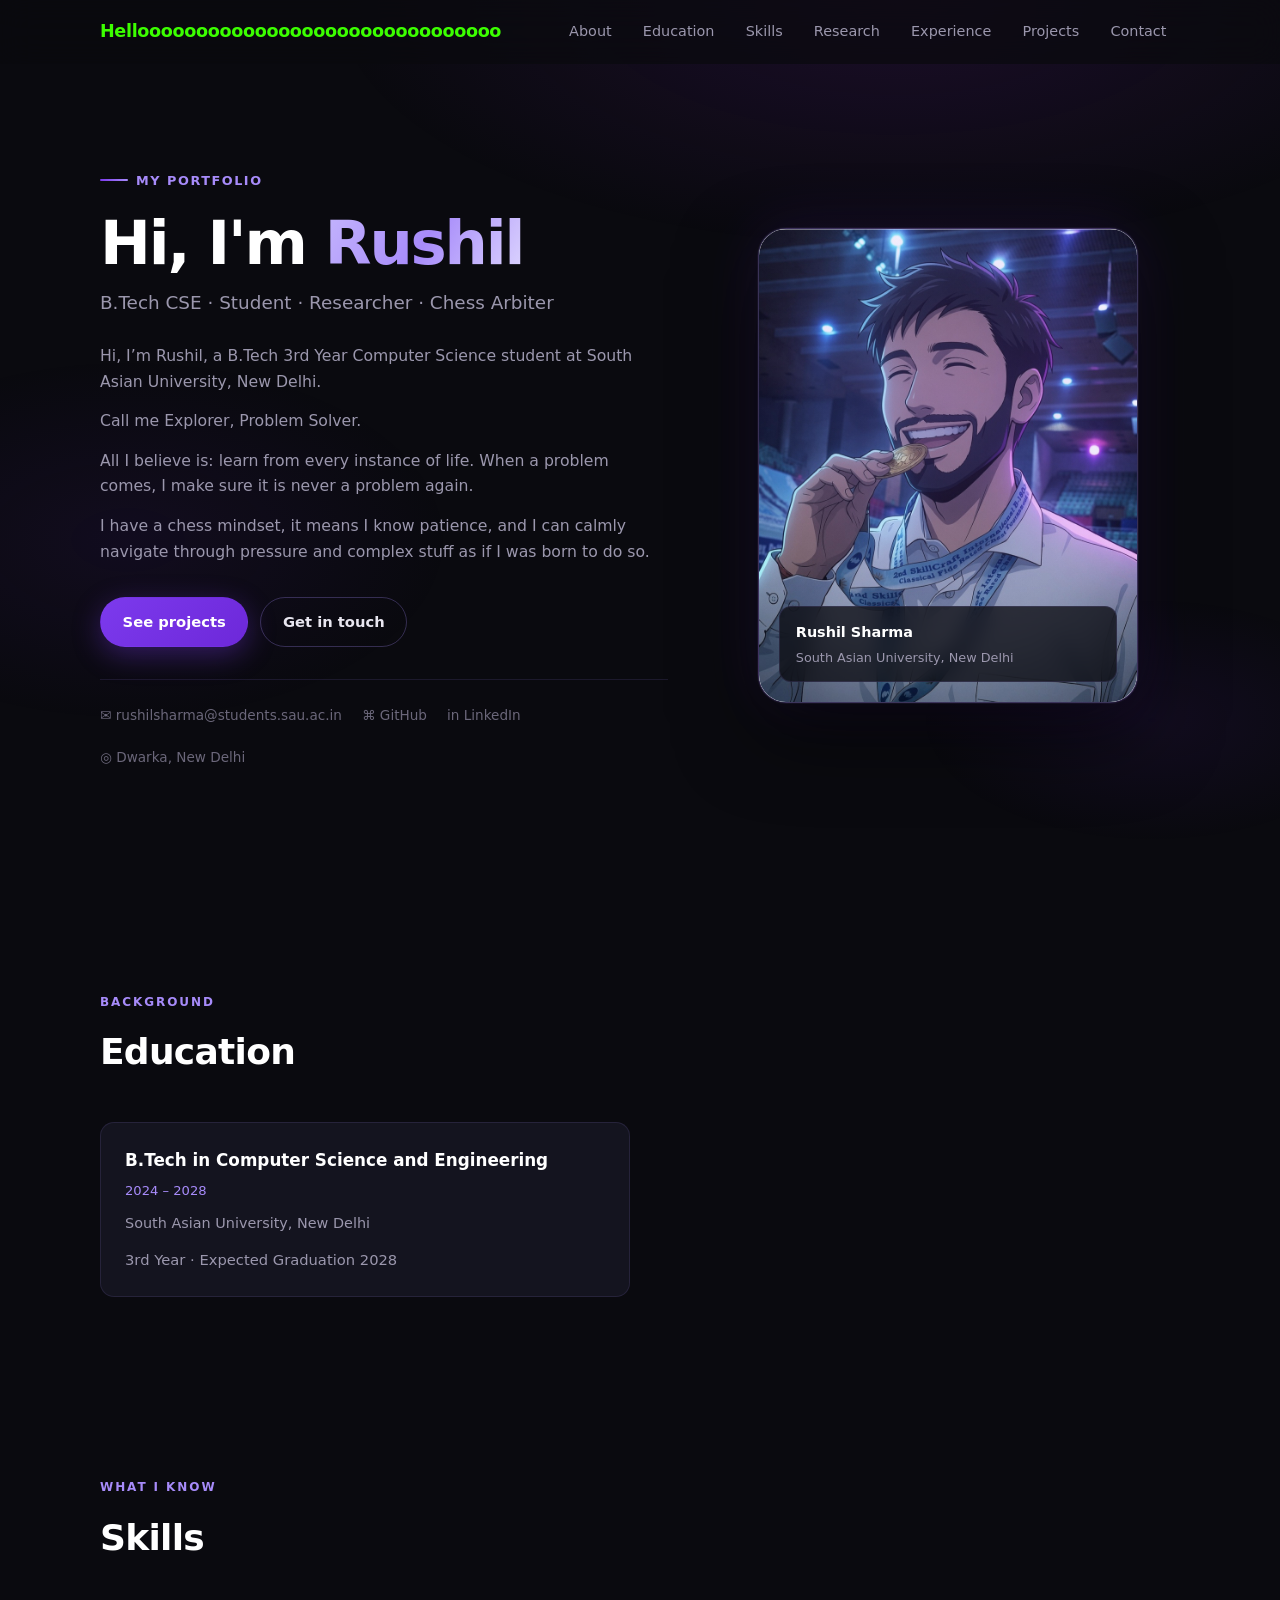
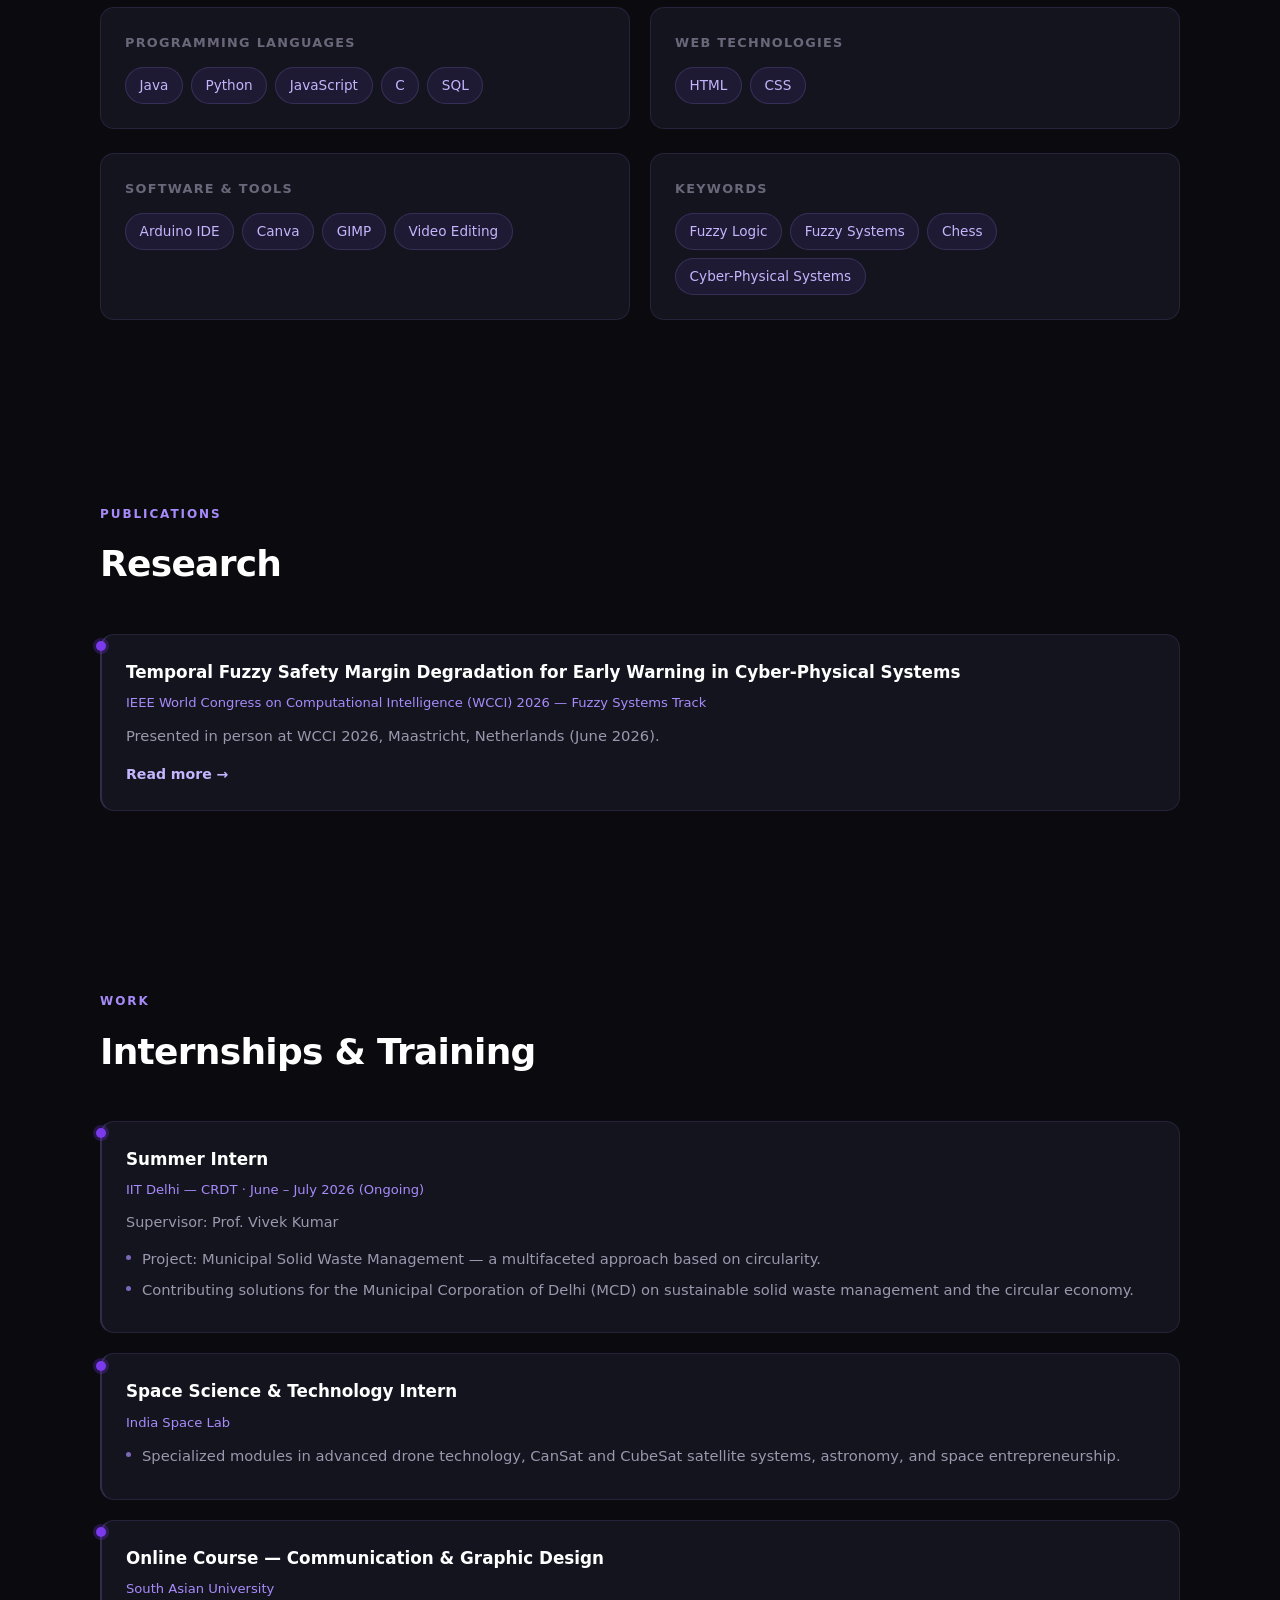
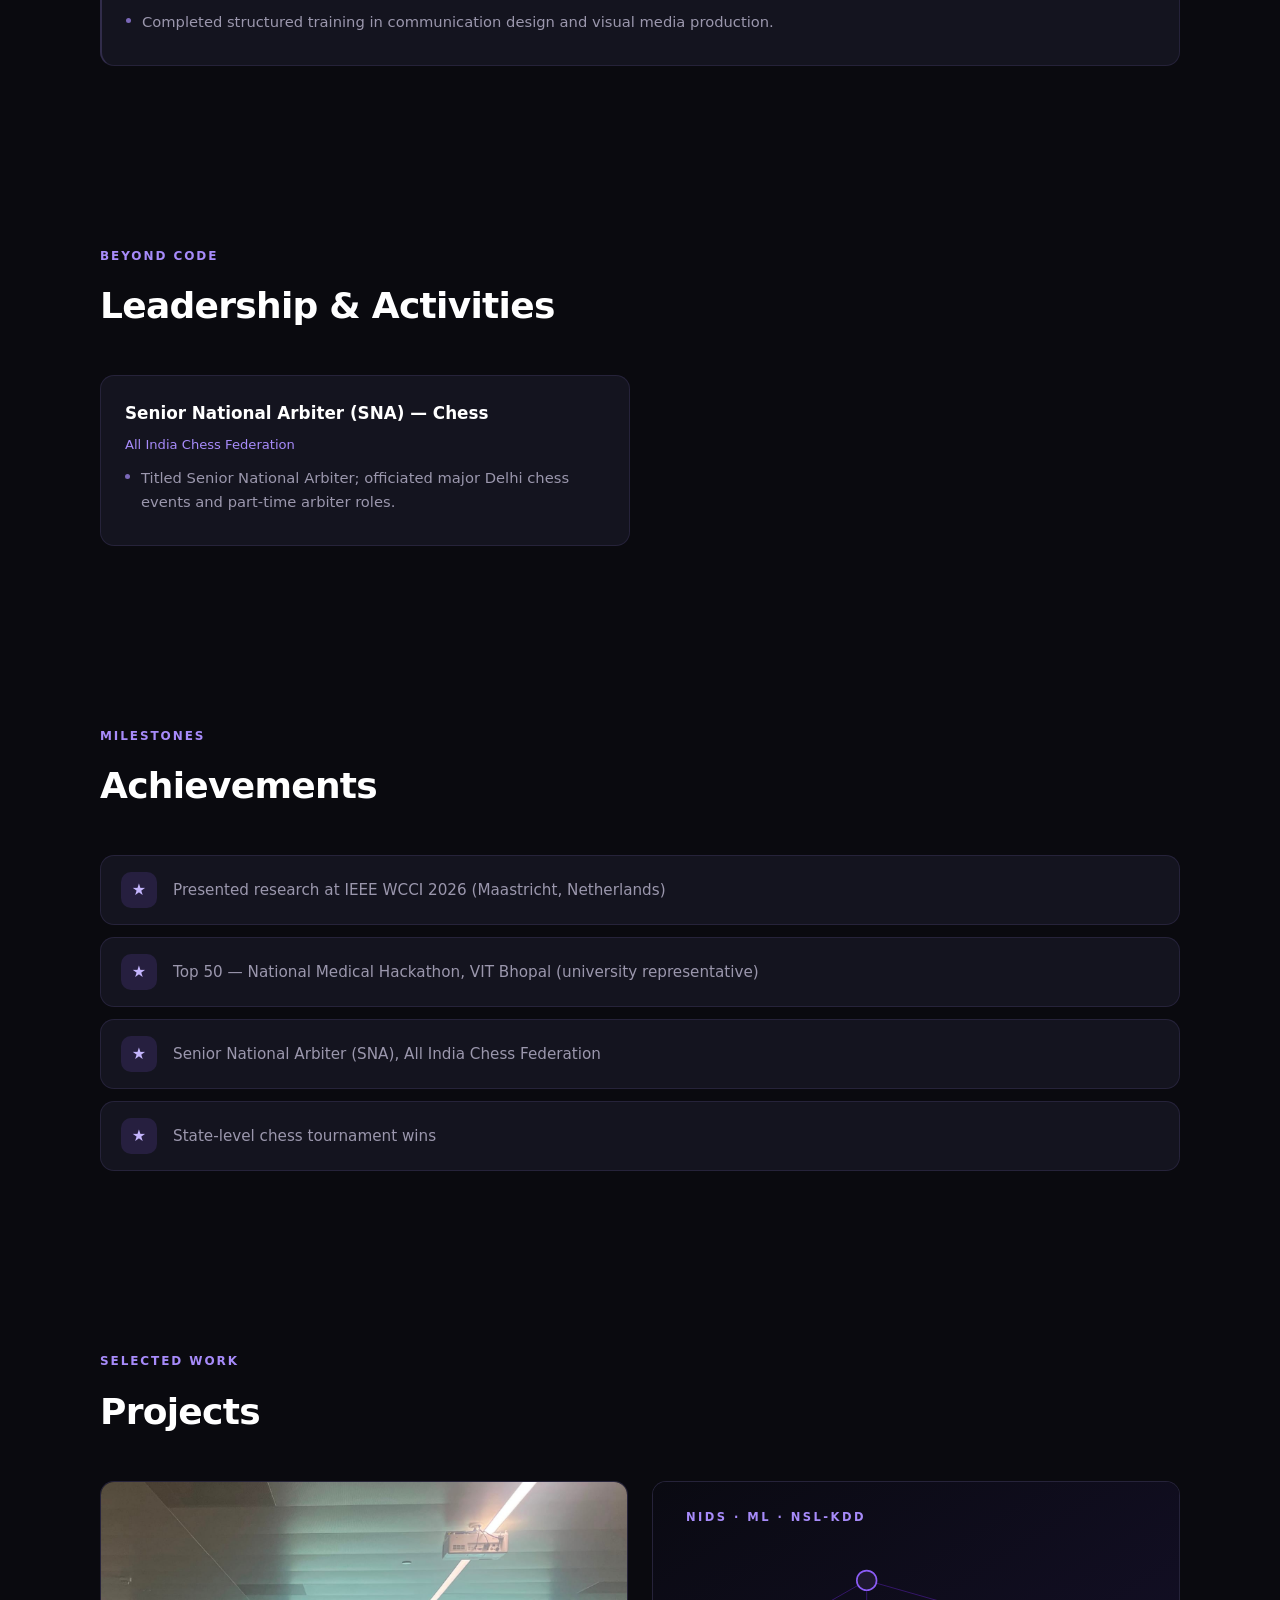
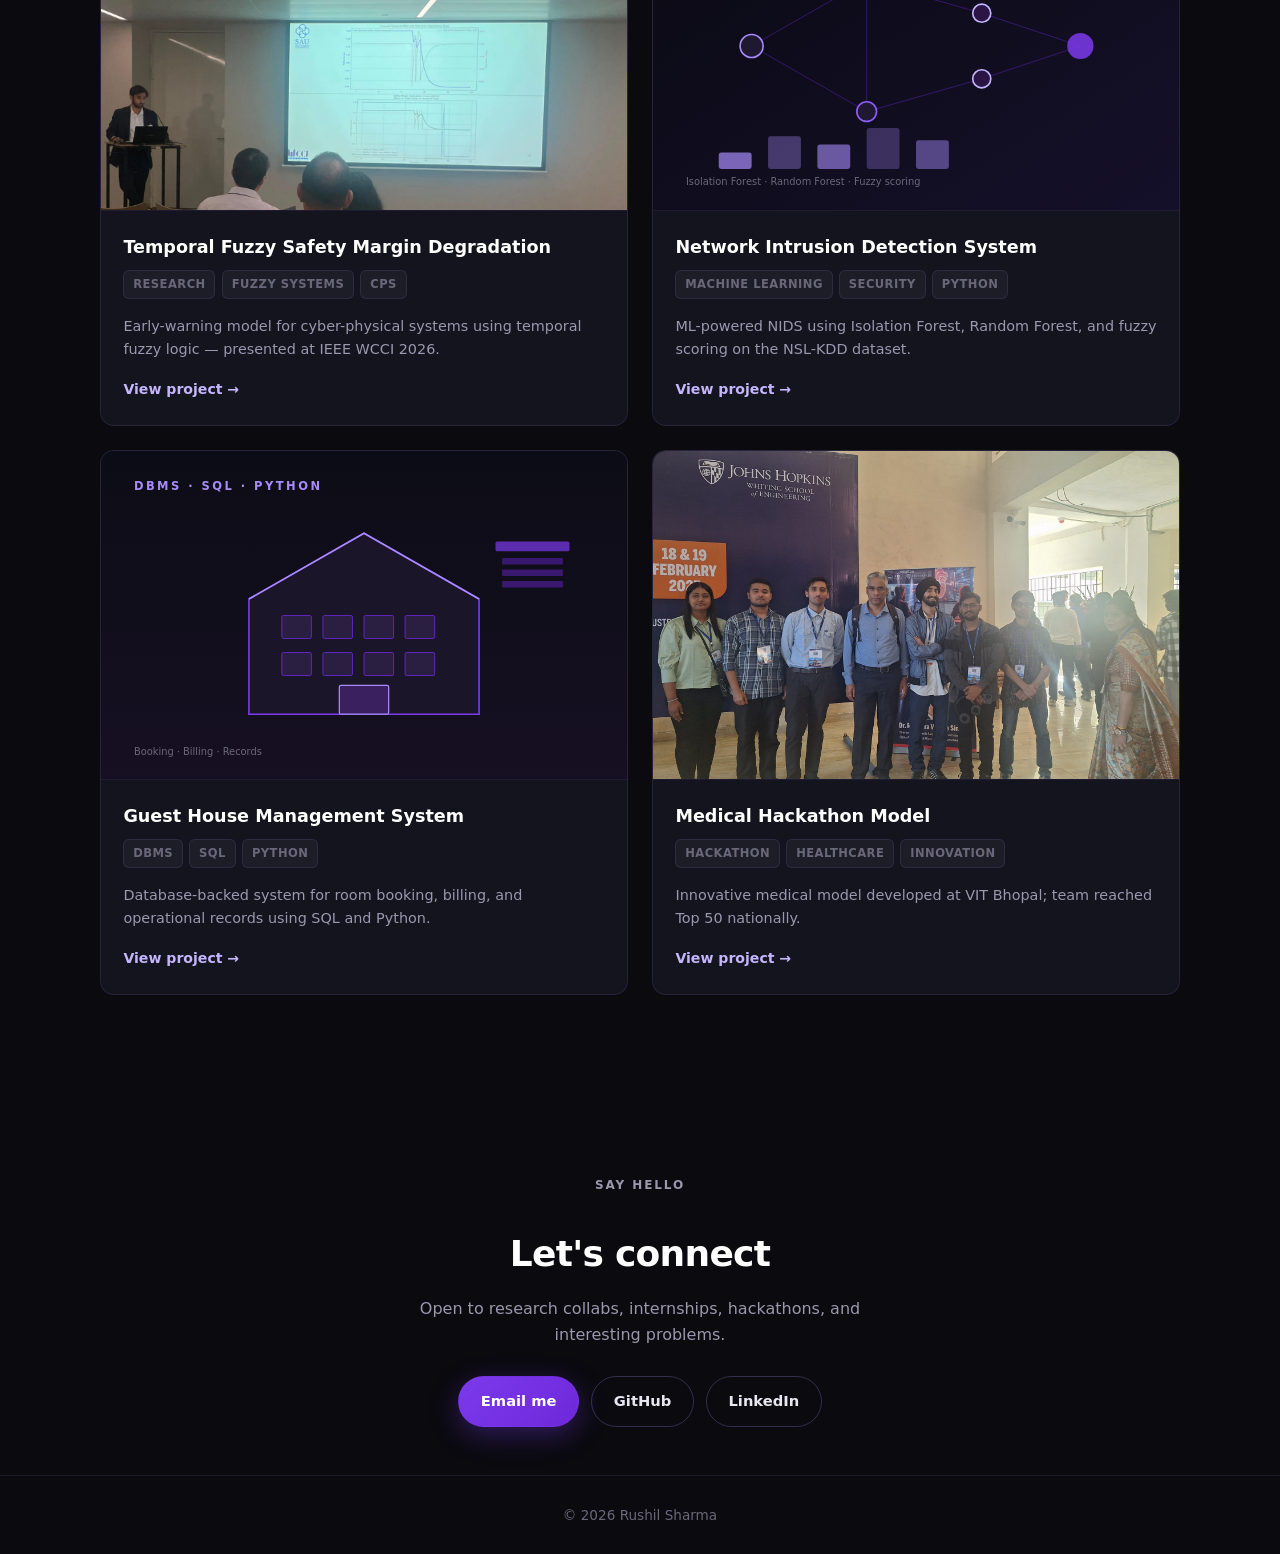
==== commit f15ebefc: "nothing" ====
--- a/index.html
+++ b/index.html
@@ -69,7 +69,7 @@
     <section class="section" id="skills">
       <div class="container">
         <header class="section-header reveal">
-          <p class="section-label">Toolkit</p>
+          <p class="section-label">What I Know</p>
           <h2 class="section-title">Skills</h2>
         </header>
         <div id="skills-list"></div>
